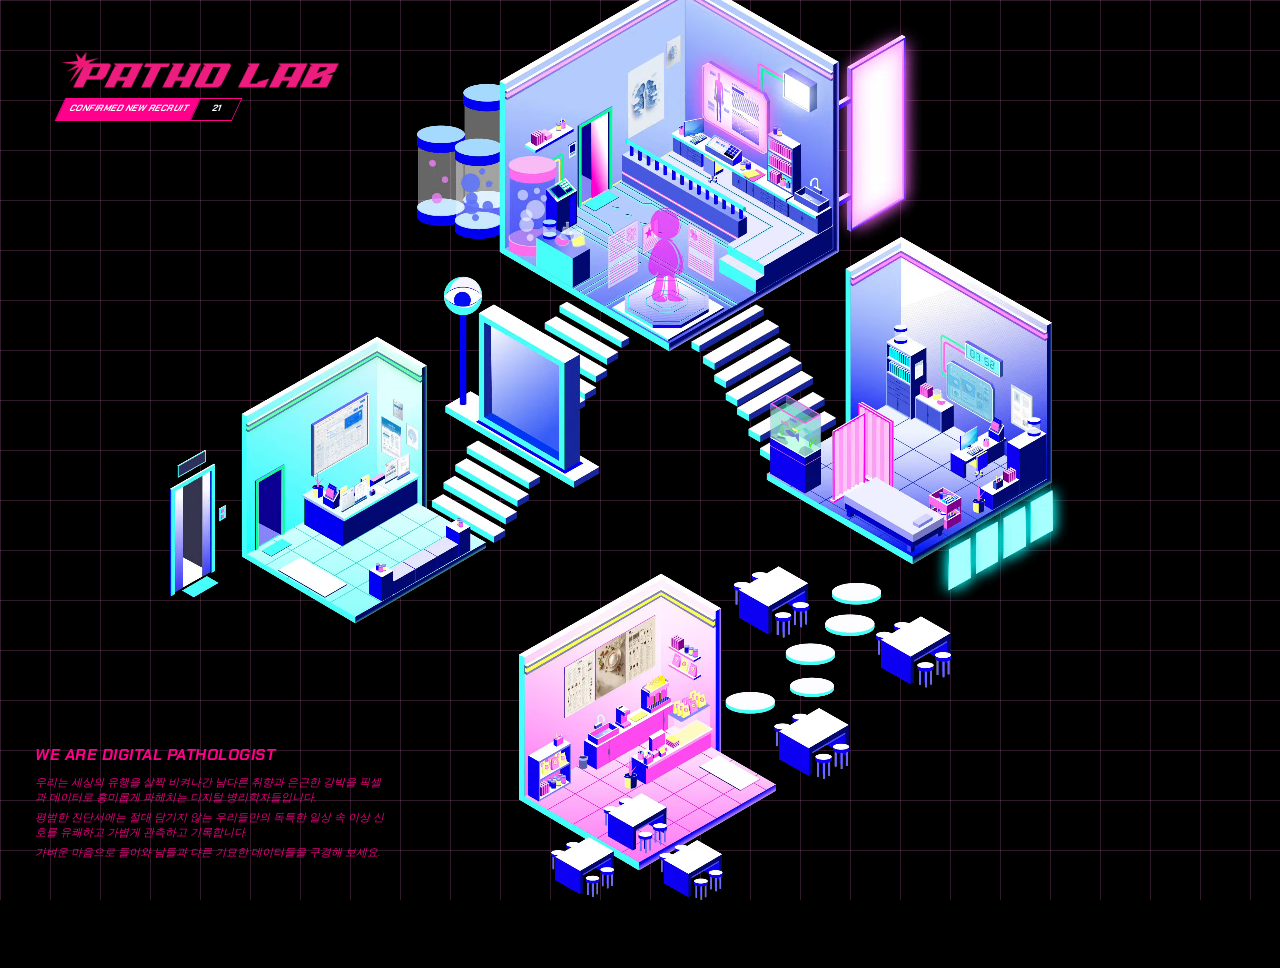
==== index.html @ 47fc6a9a "Add website file" ====
<!doctype html>
<html lang="ko">
  <head>
    <link
      href="https://fonts.googleapis.com/css2?family=Chakra+Petch:ital,wght@0,300;0,400;0,500;0,600;0,700;1,300;1,400;1,500;1,600;1,700&display=swap"
      rel="stylesheet"
    />
    <meta charset="UTF-8" />
    <meta name="viewport" content="width=device-width, initial-scale=1.0" />
    <title>정사각형 사이버 랩</title>
    <link rel="stylesheet" href="style.css" />
    <style>
      @font-face {
        font-family: "SEBANG Gothic Bold";
        src: url("SEBANG Gothic OTF Bold.otf") format("opentype");
        font-weight: 700;
        font-style: normal;
      }

      /* 유휴 상태 안내 팝업 스타일 */
      #idle-guide-popup {
        position: fixed;
        top: 50%;
        left: 50%;
        transform: translate(-50%, -50%) scale(0.95);
        background: rgba(10, 10, 15, 0.85);
        border: 1px solid rgba(255, 46, 122, 0.4);
        box-shadow: 0 0 30px rgba(255, 46, 122, 0.2);
        padding: 24px 36px;
        z-index: 9999;
        text-align: center;
        color: #ff008c;
        font-family: "SEBANG Gothic Bold", "Chakra Petch", sans-serif;
        letter-spacing: 0.5px;
        opacity: 0;
        visibility: hidden;
        pointer-events: none;
        transition:
          opacity 0.4s ease,
          transform 0.4s ease,
          visibility 0.4s ease;
        backdrop-filter: blur(8px);
      }

      #idle-guide-popup.active {
        opacity: 1;
        visibility: visible;
        transform: translate(-50%, -50%) scale(1);
      }

      #idle-guide-popup .guide-title {
        font-size: 18px;
        font-weight: 700;
        color: #ff008c;
        margin-bottom: 8px;
      }

      #idle-guide-popup .guide-desc {
        font-size: 14px;
        color: #ff008c;
        line-height: 1.5;
      }
    </style>
  </head>
  <body>
    <!-- 유휴 상태 안내 팝업 -->
    <div id="idle-guide-popup">
      <div class="guide-title">SYSTEM NOTICE</div>
      <div class="guide-desc">
        커서를 움직여 각 방을 누르며 연구소를 알아보세요
      </div>
    </div>

    <!-- 인트로 로딩 화면 -->
    <div id="intro-loader">
      <div class="loader-content">
        <div class="loader-logo">PATHOGEN RESEARCH LAB</div>
        <div class="loader-bar-container">
          <div id="loader-bar"></div>
        </div>
        <div class="loader-status">
          INITIALIZING SYSTEM... <span id="loader-percent">0%</span>
        </div>
      </div>
    </div>

    <div class="main-container">
      <canvas id="stars"></canvas>
      <video id="bg-video" autoplay loop muted playsinline>
        <source src="Comp 1_2.webm" type="video/webm" />
      </video>

      <!-- SVG 오버레이 영역 -->
      <svg
        class="overlay-svg"
        viewBox="0 0 3000 3000"
        preserveAspectRatio="xMidYMid meet"
      >
        <!-- 1. 왼쪽 방 (대기실 로비) -> NO.1 -->
        <a href="l2.html">
          <path
            class="room-path"
            id="room-left"
            data-no="NO.1"
            data-title="대기실 로비"
            data-desc="본 페이지는 본격적인 관측 프로그램에 진입하기 전, 방문자가 신병 연구소의 세계관과 체계를 직관적으로 파악할 수 있도록 설계된 공식 대기 공간이다."
            data-items='["- 연구실의 개요", "- 연구 분야 및 대상", "- 연구소 3대 강령", "- 방문자 필독 수칙"]'
            data-d="M 773 1197 L 902 1269 L 897 1661 L 1072 1759 L 714 1976 L 404 1791 L 402 1399 Z"
            d="M 773 1197 L 902 1269 L 897 1661 L 1072 1759 L 714 1976 L 404 1791 L 402 1399 Z"
          />
        </a>

        <!-- 2. 중앙 상단 방 (실험실) -> NO.2 -->
        <a href="lab.html">
          <path
            class="room-path"
            id="room-top"
            data-no="NO.2"
            data-title="실험실"
            data-desc="실험실: 신(新)병의 핵심 데이터 분석 및 종합 연구가 진행되는 메인 연구소 공간입니다."
            data-items='["- 신병 데이터 분석", "- 코어 시퀀스 연구", "- 종합 실험 로그", "- 보안 구역 프로토콜"]'
            data-d="M 1621 227 L 1120 529 L 1117 985 L 1578 1248 L 2031 975 L 2034 466 Z"
            d="M 1621 227 L 1120 529 L 1117 985 L 1578 1248 L 2031 975 L 2034 466 Z"
          />
        </a>

        <!-- 3. 오른쪽 방 (진단실) -> NO.3 -->
        <a href="jindan.html">
          <path
            class="room-path"
            id="room-right"
            data-no="NO.3"
            data-title="진단실"
            data-desc="진단실: 개별 상태 체크 및 정밀 진단 프로토콜이 실행되는 구역입니다."
            data-items='["- 개별 상태 체크", "- 정밀 진단 프로토콜", "- 환자 이력 카드", "- 진단 키트 현황"]'
            data-d="M 2220 956 L 2071 1051 L 2068 1468 L 1848 1619 L 2251 1849 L 2630 1629 L 2628 1203 Z"
            d="M 2220 956 L 2071 1051 L 2068 1468 L 1848 1619 L 2251 1849 L 2630 1629 L 2628 1203 Z"
          />
        </a>

        <!-- 4. 하단 방 (카페테리아) -> NO.4 -->
        <a href="cafe.html">
          <path
            class="room-path"
            id="room-bottom"
            data-no="NO.4"
            data-title="카페테리아"
            data-desc="카페테리아: 새로 발견된 신병에 대해 자유롭게 이야기하고 이를 연구소에 보고하는 장소 입니다."
            data-items='["- 자유 토론 구역", "- 신병 제보 접수", "- 비공식 가십 수집", "- 연구원 휴게실"]'
            data-d="M 1560 1868 L 1708 1960 L 1711 2353 L 1867 2464 L 1485 2673 L 1173 2488 L 1173 2098 Z"
            d="M 1560 1868 L 1708 1960 L 1711 2353 L 1867 2464 L 1485 2673 L 1173 2488 L 1173 2098 Z"
          />
        </a>
      </svg>

      <!-- UI 오버레이 레이어 -->
      <div class="ui-overlay">
        <!-- 왼쪽 하단 추가 문구 영역 -->
        <div class="bottom-left-text-box">
          <div class="bottom-left-main-title">WE ARE DIGITAL PATHOLOGIST</div>
          <div class="bottom-left-desc-list">
            <p>
              우리는 세상의 유행을 살짝 비켜나간 남다른 취향과 은근한 강박을
              픽셀과 데이터로 흥미롭게 파헤치는 디지털 병리학자들입니다.
            </p>
            <p>
              평범한 진단서에는 절대 담기지 않는 우리들만의 독특한 일상 속 이상
              신호를 유쾌하고 가볍게 관측하고 기록합니다.
            </p>
            <p>
              가벼운 마음으로 들어와 남들과 다른 기묘한 데이터들을 구경해
              보세요.
            </p>
          </div>
        </div>
        <!-- 좌측 상단 배지 -->
        <div class="top-left-branding">
          <img src="로고-04.png" alt="Patho Lab Logo" class="site-logo" />
          <div class="recruit-badge">
            <div class="recruit-badge-left">
              <span class="recruit-title">Confirmed new recruit</span>
            </div>
            <div class="recruit-badge-right">
              <span class="recruit-count">21</span>
            </div>
          </div>
        </div>

        <!-- 우측 하단 패널 -->
        <div class="bottom-right-panel">
          <div class="custom-panel-frame">
            <!-- 상단 헤더 -->
            <div class="panel-header-row">
              <div id="info-box-no" class="panel-no">NO.1</div>
              <div id="info-box-title" class="panel-title">대기실 로비</div>
            </div>

            <!-- 중단 컨텐츠 (미니맵 칼럼 + 메뉴 리스트) -->
            <div class="panel-body-row">
              <div class="panel-svg-container">
                <svg
                  id="panel-mini-svg"
                  viewBox="0 0 1000 1000"
                  preserveAspectRatio="xMidYMid meet"
                >
                  <path id="panel-mini-path" d="" />
                </svg>
              </div>
              <div id="info-box-items" class="panel-items-list">
                <!-- 자바스크립트로 동적 생성됨 -->
              </div>
            </div>

            <!-- 하단 설명 텍스트 박스 -->
            <div class="panel-footer-row">
              <div id="info-box-desc" class="panel-desc">
                <!-- 설명 텍스트 동적 입력 -->
              </div>
            </div>
          </div>
        </div>
      </div>
    </div>

    <script src="script.js"></script>
    <script>
      // 5초 동안 마우스 움직임이 없을 때 안내 팝업을 띄우는 스크립트
      const idlePopup = document.getElementById("idle-guide-popup");
      let idleTimer = null;
      const IDLE_TIME = 5000; // 5초 (밀리초 단위)

      function showIdlePopup() {
        idlePopup.classList.add("active");
      }

      function hideIdlePopup() {
        idlePopup.classList.remove("active");
      }

      function resetIdleTimer() {
        hideIdlePopup();
        clearTimeout(idleTimer);
        idleTimer = setTimeout(showIdlePopup, IDLE_TIME);
      }

      // 마우스 움직임 감지
      window.addEventListener("mousemove", resetIdleTimer);
      window.addEventListener("mousedown", resetIdleTimer);
      window.addEventListener("keydown", resetIdleTimer);

      // 페이지 로드 시 타이머 초기 가동
      resetIdleTimer();
    </script>
  </body>
</html>
---- style.css ----
/* 1. 기본 배경 및 레이아웃 */
body,
html {
  margin: 0;
  padding: 0;
  width: 100%;
  height: 100%;
  overflow: hidden;
  background-color: #000000;
  background-image:
    linear-gradient(rgba(255, 133, 218, 0.188) 1px, transparent 1px),
    linear-gradient(90deg, rgba(255, 133, 218, 0.188) 1px, transparent 1px);
  background-size: 50px 50px;
}

.main-container {
  position: relative;
  width: 100vw;
  height: 100vh;
  display: flex;
  justify-content: center;
  align-items: center;
}

/* 2. 영상과 빛(SVG)의 배치 및 층(Layer) 설정 */
#bg-video,
.overlay-svg {
  position: absolute;
  width: 100%;
  height: 100%;
  max-width: 100vh;
  max-height: 100vh;
  object-fit: contain;
  transform-origin: center;
  transition: transform 0.1s ease-out;
  transform: scale(1.15);
}

#bg-video {
  z-index: 2;
  pointer-events: none;
}

.overlay-svg {
  z-index: 1;
  pointer-events: none;
}

/* 3. 방 영역(Path) 설정 */
.room-path {
  pointer-events: auto;
  fill: rgba(0, 0, 0, 0);
  stroke: rgba(0, 0, 0, 0);
  stroke-width: 0;
  cursor: pointer;
  transition: all 0.5s ease-out;
}

.room-path:hover {
  filter: blur(90px) brightness(2);
}

#room-top:hover {
  fill: #ff008c;
}

#room-left:hover {
  fill: #ff008c;
}

#room-right:hover {
  fill: #ff008c;
}

#room-bottom:hover {
  fill: #ff008c;
}

#stars {
  display: none;
}

/* ==========================================
   6. UI 오버레이 및 브랜딩 스타일
   ========================================== */

.ui-overlay {
  position: absolute;
  top: 0;
  left: 0;
  width: 100%;
  height: 100%;
  pointer-events: none;
  box-sizing: border-box;
  z-index: 10;
}

/* 좌측 상단 배지 (사이즈 축소) */
.top-left-branding {
  position: absolute;
  top: 50px;
  left: 60px;
  pointer-events: auto;
  display: flex;
  flex-direction: column;
  gap: 8px;
}

.site-logo {
  height: 40px; /* 로고 높이를 기존보다 확 줄임 */
  object-fit: contain;
  display: block;
}

.recruit-badge {
  display: flex;
  align-items: stretch;
  width: fit-content;
  border: 1.5px solid #ff008c; /* 테두리 두께도 살짝 슬림하게 */
  transform: skewX(-25deg);
  margin-left: 0px;
}

.recruit-badge-left {
  background-color: #ff008c;
  padding: 2px 7px 5px 8px; /* 내부 여백 축소 */
  display: flex;
  align-items: center;
}

.recruit-title {
  font-family: "Chakra Petch", sans-serif;
  color: #ffffff;
  font-weight: 700;
  font-style: italic;
  font-size: 9px; /* 폰트 크기 축소 */
  letter-spacing: 0.5px;
  text-transform: uppercase;
  transform: skewX(5deg);
  display: inline-block;
  line-height: 1;
}

.recruit-badge-right {
  background-color: #000000;
  border-left: 1px solid #ff008c;
  padding: 5px 16px 7px 16px; /* 내부 여백 축소 */
  display: flex;
  align-items: center;
}

.recruit-count {
  font-family: "Chakra Petch", sans-serif;
  color: #ffffff;
  font-weight: 700;
  font-style: italic;
  font-size: 9px; /* 폰트 크기 축소 */
  transform: skewX(15deg);
  display: inline-block;
  line-height: 1;
}

/* ==========================================
   우측 하단 커스텀 패널 (5초 딜레이 페이드아웃 적용)
   ========================================== */

.bottom-right-panel {
  position: absolute;
  bottom: 60px;
  right: 50px;
  width: 300px;
  pointer-events: auto;

  opacity: 0;
  visibility: hidden;
  /* 커서를 뗄 때 5초 동안 서서히 사라지도록 설정 */
  transition:
    opacity 5s ease,
    visibility 5s ease;
}

body.is-hovered .bottom-right-panel {
  opacity: 1;
  visibility: visible;
  /* 마우스를 올릴 때는 즉시 나타나도록 설정 */
  transition:
    opacity 0.2s ease,
    visibility 0.2s ease;
}

.custom-panel-frame {
  border: 1.5px solid #ff008c;
  background-color: rgba(0, 0, 0, 0.85);
  display: flex;
  flex-direction: column;
  box-sizing: border-box;
  height: auto;
}

/* 상단 헤더 줄 */
.panel-header-row {
  display: flex;
  border-bottom: 1.5px solid #ff008c;
}

.panel-no {
  font-family: "Chakra Petch", sans-serif;
  color: #ff008c;
  font-weight: 700;
  font-style: italic;
  font-size: 12px;
  padding: 8px 12px;
  border-right: 1.5px solid #ff008c;
  letter-spacing: 1px;
}

.panel-title {
  font-family: "Chakra Petch", sans-serif;
  color: #ff008c;
  font-weight: 700;
  font-style: italic;
  font-size: 12px;
  padding: 8px 12px;
  letter-spacing: 0.5px;
  display: flex;
  align-items: center;
}

/* 중단 컨텐츠 줄 */
.panel-body-row {
  display: flex;
  flex-direction: column;
  align-items: center;
  padding: 14px;
  gap: 12px;
  border-bottom: 1.5px solid #ff008c;
  height: auto;
}

/* 미니맵 영역 */
.panel-svg-container {
  width: 100%;
  height: 130px;
  display: flex;
  justify-content: center;
  align-items: center;
}

#panel-mini-svg {
  width: 100%;
  height: 100%;
  overflow: visible;
}

#panel-mini-path {
  fill: #ff008c;
  stroke: none;
}

.panel-items-list {
  display: flex;
  flex-direction: column;
  gap: 6px;
  width: 100%;
}

.panel-item-text {
  font-family: "Chakra Petch", sans-serif;
  color: #ff008c;
  font-size: 11px;
  font-weight: 700;
  font-style: italic;
  letter-spacing: 0.5px;
}

/* 하단 설명 줄 */
.panel-footer-row {
  padding: 10px 12px;
  height: auto;
}

.panel-desc {
  color: #ff008c;
  font-family: "Chakra Petch", sans-serif;
  font-size: 10.5px;
  line-height: 1.4;
  font-style: italic;
}

/* ==========================================
   인트로 로딩 화면 스타일
   ========================================== */

#intro-loader {
  position: fixed;
  top: 0;
  left: 0;
  width: 100vw;
  height: 100vh;
  background-color: #000000;
  z-index: 9999;
  display: flex;
  justify-content: center;
  align-items: center;
  font-family: "Chakra Petch", sans-serif;
  transition:
    opacity 0.6s ease,
    visibility 0.6s ease;
}

#intro-loader.fade-out {
  opacity: 0;
  visibility: hidden;
}

.loader-content {
  display: flex;
  flex-direction: column;
  align-items: center;
  gap: 16px;
  width: 320px;
}

.loader-logo {
  color: #ff008c;
  font-weight: 700;
  font-style: italic;
  font-size: 14px;
  letter-spacing: 2px;
  text-transform: uppercase;
}

.loader-bar-container {
  width: 100%;
  height: 4px;
  background-color: rgba(255, 0, 127, 0.2);
  border: 1px solid #ff008c;
  position: relative;
  overflow: hidden;
}

#loader-bar {
  width: 0%;
  height: 100%;
  background-color: #ff008c;
  box-shadow: 0 0 10px #ff008c;
  transition: width 0.1s linear;
}

.loader-status {
  color: #ffffff;
  font-size: 11px;
  font-style: italic;
  letter-spacing: 1px;
  opacity: 0.8;
}

#loader-percent {
  color: #ff008c;
  font-weight: 700;
}
/* ==========================================
   왼쪽 하단 고정 텍스트 스타일
   ========================================== */

.bottom-left-text-box {
  position: absolute;
  bottom: 40px;
  left: 35px;
  pointer-events: auto;
  display: flex;
  flex-direction: column;
  gap: 10px;
  max-width: 350px;
}

.bottom-left-main-title {
  font-family: "Chakra Petch", sans-serif;
  color: #ff008c;
  font-weight: 700;
  font-style: italic;
  font-size: 16px;
  letter-spacing: 0.5px;
}

.bottom-left-desc-list {
  display: flex;
  flex-direction: column;
  gap: 4px;
}

.bottom-left-desc-list p {
  margin: 0;
  font-family: "Chakra Petch", sans-serif;
  color: #ff008c;
  font-size: 11px;
  font-style: italic;
  line-height: 1.4;
  opacity: 0.9;
}
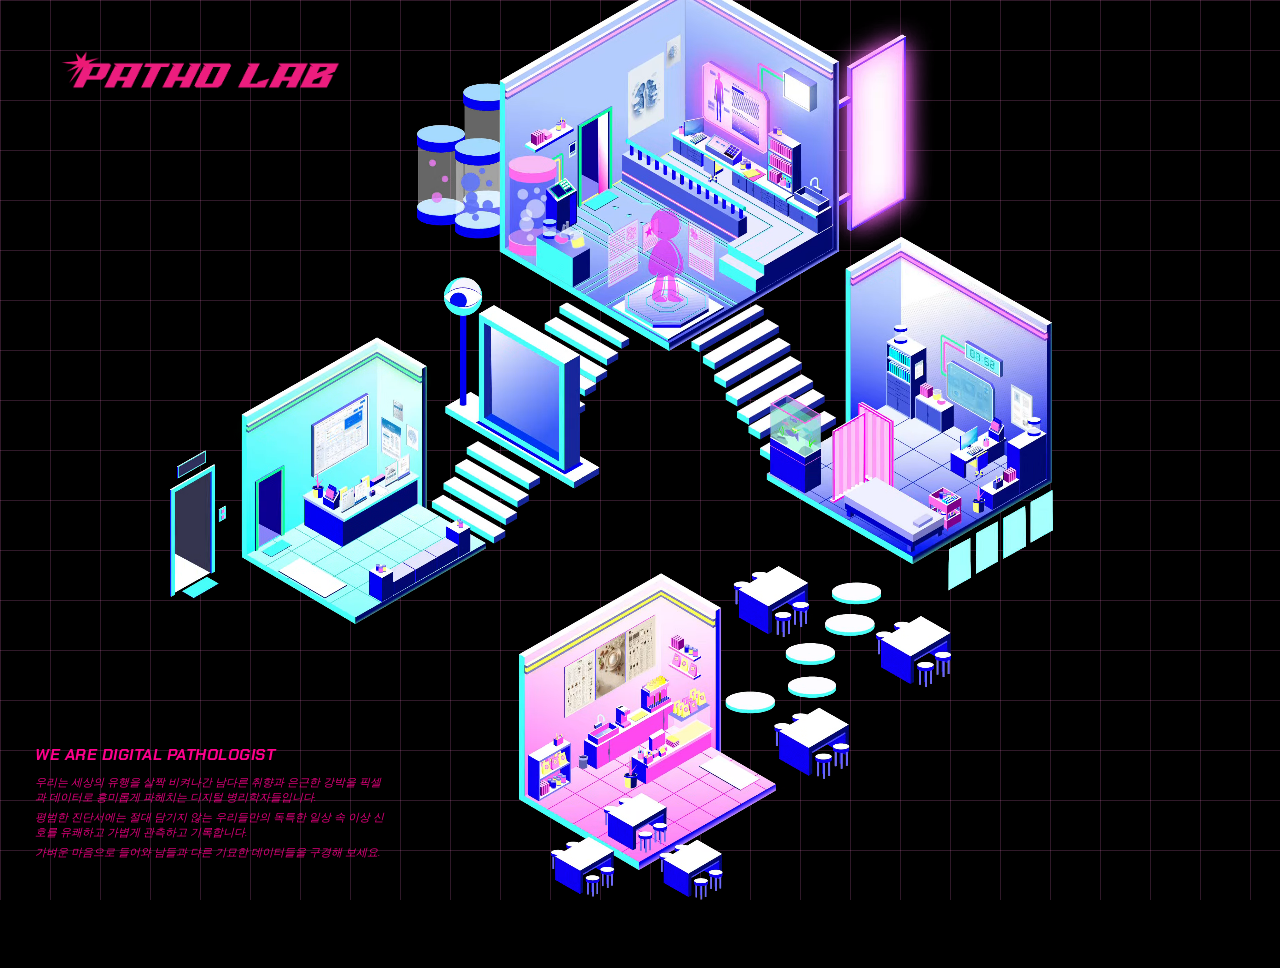
==== commit 36f9329d: "웹사이트 수정" ====
--- a/index.html
+++ b/index.html
@@ -1,12 +1,12 @@
 <!doctype html>
 <html lang="ko">
   <head>
+    <meta charset="UTF-8" />
+    <meta name="viewport" content="width=device-width, initial-scale=1.0" />
     <link
       href="https://fonts.googleapis.com/css2?family=Chakra+Petch:ital,wght@0,300;0,400;0,500;0,600;0,700;1,300;1,400;1,500;1,600;1,700&display=swap"
       rel="stylesheet"
     />
-    <meta charset="UTF-8" />
-    <meta name="viewport" content="width=device-width, initial-scale=1.0" />
     <title>정사각형 사이버 랩</title>
     <link rel="stylesheet" href="style.css" />
     <style>
@@ -60,6 +60,45 @@
         color: #ff008c;
         line-height: 1.5;
       }
+
+      /* 방 이름 말풍선 */
+      #room-tooltip {
+        position: fixed;
+        top: 0;
+        left: 0;
+        z-index: 10000;
+        padding: 8px 16px;
+        background: rgba(0, 0, 0, 0.418);
+        color: #fff;
+        font-family: "SEBANG Gothic Bold", "Chakra Petch", sans-serif;
+        font-size: 15px;
+        font-weight: 700;
+        letter-spacing: 0.5px;
+        white-space: nowrap;
+        border: 1px solid rgba(255, 255, 255, 0.185);
+        backdrop-filter: blur(4px);
+        pointer-events: none;
+        opacity: 0;
+        transition: opacity 0.15s ease;
+      }
+
+      #room-tooltip.show {
+        opacity: 1;
+      }
+
+      /* 아래쪽 꼬리 */
+      #room-tooltip::after {
+        content: "";
+        position: absolute;
+        left: 50%;
+        bottom: -6px;
+        width: 10px;
+        height: 10px;
+        background: rgba(0, 0, 0, 0.418);
+        border-right: 1px solid rgba(255, 255, 255, 0.185);
+        border-bottom: 1px solid rgba(255, 255, 255, 0.185);
+        transform: translateX(-50%) rotate(45deg);
+      }
     </style>
   </head>
   <body>
@@ -70,6 +109,9 @@
         커서를 움직여 각 방을 누르며 연구소를 알아보세요
       </div>
     </div>
+
+    <!-- 방 이름 말풍선 (팝업 바깥에 위치해야 함) -->
+    <div id="room-tooltip"></div>
 
     <!-- 인트로 로딩 화면 -->
     <div id="intro-loader">
@@ -176,14 +218,6 @@
         <!-- 좌측 상단 배지 -->
         <div class="top-left-branding">
           <img src="로고-04.png" alt="Patho Lab Logo" class="site-logo" />
-          <div class="recruit-badge">
-            <div class="recruit-badge-left">
-              <span class="recruit-title">Confirmed new recruit</span>
-            </div>
-            <div class="recruit-badge-right">
-              <span class="recruit-count">21</span>
-            </div>
-          </div>
         </div>
 
         <!-- 우측 하단 패널 -->
@@ -251,5 +285,167 @@
       // 페이지 로드 시 타이머 초기 가동
       resetIdleTimer();
     </script>
+
+    <!-- 커스텀 커서 HTML -->
+    <div class="cursor" aria-hidden="true">
+      <div class="cursor-inner">
+        <svg viewBox="0 0 100 110" xmlns="http://www.w3.org/2000/svg">
+          <!-- 바깥 30% -->
+          <path
+            fill="#FF008C"
+            fill-opacity="0.3"
+            fill-rule="evenodd"
+            d="M50,4 L94,100 L50,74 L6,100 Z M50,23.8 L79.9,89.1 L50,71.4 L20.1,89.1 Z"
+          />
+          <!-- 중간 60% -->
+          <path
+            fill="#FF008C"
+            fill-opacity="0.6"
+            fill-rule="evenodd"
+            d="M50,23.8 L79.9,89.1 L50,71.4 L20.1,89.1 Z M50,43.7 L65.8,78.2 L50,68.9 L34.2,78.2 Z"
+          />
+          <!-- 중심 100% -->
+          <path fill="#FF008C" d="M50,43.7 L65.8,78.2 L50,68.9 L34.2,78.2 Z" />
+        </svg>
+      </div>
+    </div>
+
+    <!-- 커스텀 커서 스타일 -->
+    <style>
+      .cursor {
+        position: fixed;
+        top: 0;
+        left: 0;
+        width: 0;
+        height: 0;
+        z-index: 9999;
+        pointer-events: none;
+        opacity: 0;
+        transition: opacity 0.3s ease;
+      }
+
+      .cursor-ready .cursor {
+        opacity: 1;
+      }
+
+      .cursor-inner {
+        position: absolute;
+        left: -19px;
+        top: -3px;
+        width: 38px;
+        height: 42px;
+        transform: rotate(-30deg);
+        transform-origin: 50% 8%;
+        filter: drop-shadow(0 0 5px rgba(255, 0, 98, 0.538))
+          drop-shadow(0 0 14px rgba(255, 0, 98, 0.3));
+        transition:
+          transform 0.25s cubic-bezier(0.22, 1, 0.36, 1),
+          filter 0.3s ease;
+      }
+
+      .cursor-inner svg {
+        display: block;
+        width: 100%;
+        height: 100%;
+        overflow: visible;
+      }
+
+      .cursor-hover .cursor-inner,
+      .cursor-scan .cursor-inner {
+        transform: rotate(-30deg) scale(0.55);
+        filter: drop-shadow(0 0 7px rgba(255, 0, 98, 0.538))
+          drop-shadow(0 0 20px rgba(255, 0, 98, 0.3));
+      }
+
+      .cursor-down .cursor-inner {
+        transform: rotate(-30deg) scale(0.85);
+      }
+
+      html.has-custom-cursor,
+      html.has-custom-cursor * {
+        cursor: none !important;
+      }
+    </style>
+
+    <!-- 커스텀 커서 스크립트 -->
+    <script>
+      (function () {
+        const finePointer = window.matchMedia(
+          "(hover: hover) and (pointer: fine)",
+        ).matches;
+        if (!finePointer) return;
+
+        const root = document.documentElement;
+        const cursor = document.querySelector(".cursor");
+        root.classList.add("has-custom-cursor");
+
+        window.addEventListener("mousemove", (e) => {
+          cursor.style.transform = `translate(${e.clientX}px, ${e.clientY}px)`;
+          root.classList.add("cursor-ready");
+        });
+
+        document.addEventListener("mouseover", (e) => {
+          const t = e.target;
+          root.classList.remove("cursor-hover", "cursor-scan");
+          if (t.closest("[data-cursor='scan']")) {
+            root.classList.add("cursor-scan");
+          } else if (t.closest("a, button, [data-cursor]")) {
+            root.classList.add("cursor-hover");
+          }
+        });
+
+        window.addEventListener("mousedown", () =>
+          root.classList.add("cursor-down"),
+        );
+        window.addEventListener("mouseup", () =>
+          root.classList.remove("cursor-down"),
+        );
+        document.addEventListener("mouseleave", () =>
+          root.classList.remove("cursor-ready"),
+        );
+        document.addEventListener("mouseenter", () =>
+          root.classList.add("cursor-ready"),
+        );
+      })();
+    </script>
+
+    <!-- 방 이름 말풍선 스크립트 -->
+    <script>
+      (function () {
+        const tip = document.getElementById("room-tooltip");
+        const names = {
+          "room-left": "대기실 로비",
+          "room-top": "실험실",
+          "room-right": "진단실",
+          "room-bottom": "카페테리아",
+        };
+
+        function move(e) {
+          const half = tip.offsetWidth / 2;
+          const x = Math.min(
+            Math.max(e.clientX, half + 8),
+            window.innerWidth - half - 8,
+          );
+          // 커서 위로 18px 띄움
+          tip.style.transform = `translate(${x - half}px, ${e.clientY - tip.offsetHeight - 18}px)`;
+        }
+
+        document.addEventListener("mouseover", (e) => {
+          const room = e.target.closest(".room-path");
+          if (!room) return;
+          tip.textContent = names[room.id] || room.dataset.title;
+          tip.classList.add("show");
+          move(e);
+        });
+
+        document.addEventListener("mousemove", (e) => {
+          if (tip.classList.contains("show")) move(e);
+        });
+
+        document.addEventListener("mouseout", (e) => {
+          if (e.target.closest(".room-path")) tip.classList.remove("show");
+        });
+      })();
+    </script>
   </body>
 </html>
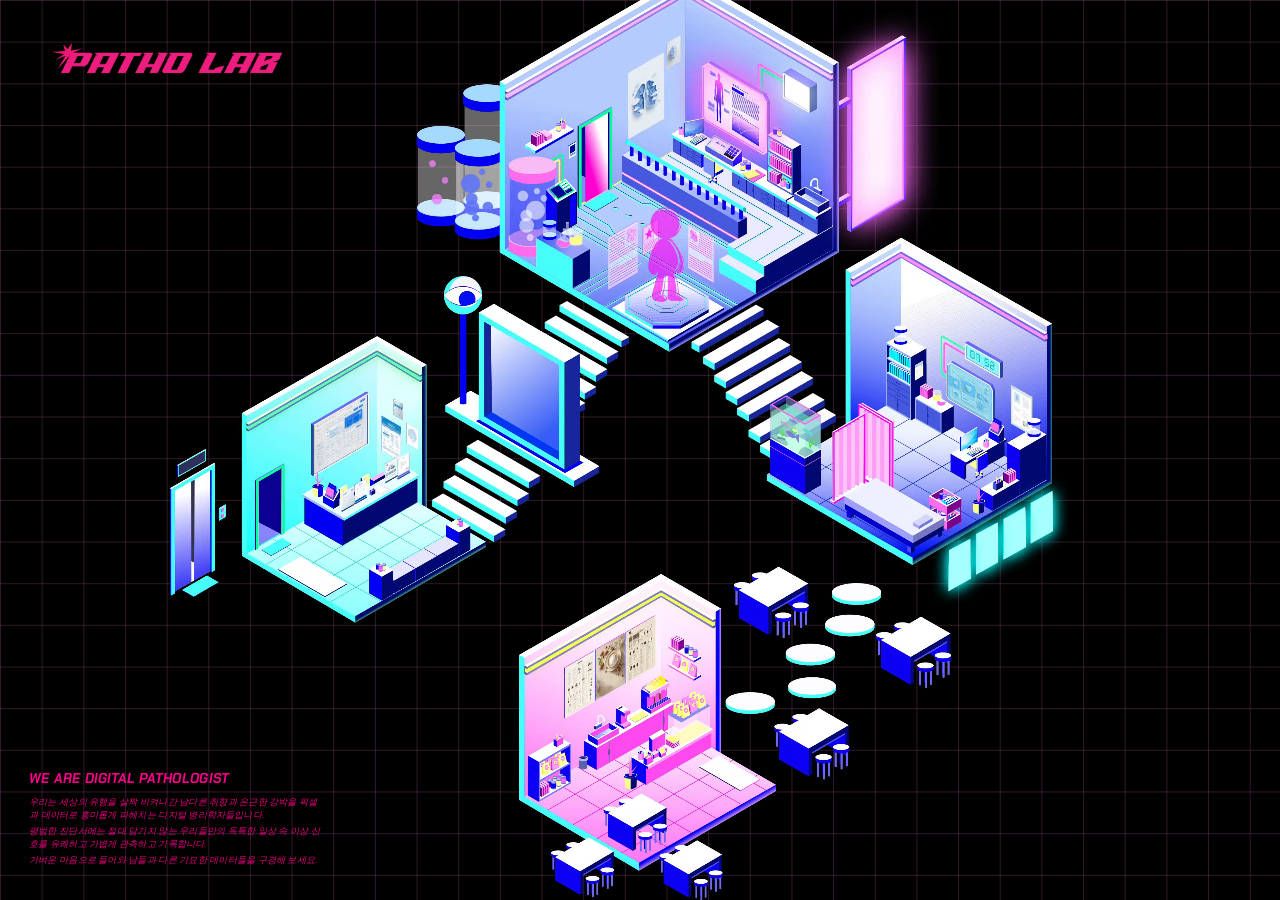
==== commit ef5e60d2: "tqw" ====
--- a/index.html
+++ b/index.html
@@ -17,7 +17,7 @@
         font-style: normal;
       }
 
-      /* 유휴 상태 안내 팝업 스타일 */
+      /* 유휴 상태 안내 팝업 스타일 (--s: 화면 배율) */
       #idle-guide-popup {
         position: fixed;
         top: 50%;
@@ -26,7 +26,7 @@
         background: rgba(10, 10, 15, 0.85);
         border: 1px solid rgba(255, 46, 122, 0.4);
         box-shadow: 0 0 30px rgba(255, 46, 122, 0.2);
-        padding: 24px 36px;
+        padding: calc(24px * var(--s, 1)) calc(36px * var(--s, 1));
         z-index: 9999;
         text-align: center;
         color: #ff008c;
@@ -49,14 +49,14 @@
       }
 
       #idle-guide-popup .guide-title {
-        font-size: 18px;
+        font-size: calc(18px * var(--s, 1));
         font-weight: 700;
         color: #ff008c;
         margin-bottom: 8px;
       }
 
       #idle-guide-popup .guide-desc {
-        font-size: 14px;
+        font-size: calc(14px * var(--s, 1));
         color: #ff008c;
         line-height: 1.5;
       }
@@ -67,11 +67,11 @@
         top: 0;
         left: 0;
         z-index: 10000;
-        padding: 8px 16px;
+        padding: calc(8px * var(--s, 1)) calc(16px * var(--s, 1));
         background: rgba(0, 0, 0, 0.418);
         color: #fff;
         font-family: "SEBANG Gothic Bold", "Chakra Petch", sans-serif;
-        font-size: 15px;
+        font-size: calc(15px * var(--s, 1));
         font-weight: 700;
         letter-spacing: 0.5px;
         white-space: nowrap;
--- a/style.css
+++ b/style.css
@@ -1,3 +1,14 @@
+/* ==========================================
+   0. 반응형 기준값
+   - 1536 x 960 화면을 기준 무대로 삼고 화면에 맞춰 통째로 확대/축소
+   - --s, --stage-w, --stage-h 는 script.js가 화면 크기에 맞춰 갱신
+   ========================================== */
+:root {
+  --s: 1;
+  --stage-w: 1536px;
+  --stage-h: 960px;
+}
+
 /* 1. 기본 배경 및 레이아웃 */
 body,
 html {
@@ -10,13 +21,17 @@
   background-image:
     linear-gradient(rgba(255, 133, 218, 0.188) 1px, transparent 1px),
     linear-gradient(90deg, rgba(255, 133, 218, 0.188) 1px, transparent 1px);
-  background-size: 50px 50px;
+  background-size: calc(50px * var(--s)) calc(50px * var(--s));
 }
 
 .main-container {
-  position: relative;
-  width: 100vw;
-  height: 100vh;
+  position: fixed;
+  top: 0;
+  left: 0;
+  width: var(--stage-w);
+  height: var(--stage-h);
+  transform-origin: 0 0;
+  transform: scale(var(--s));
   display: flex;
   justify-content: center;
   align-items: center;
@@ -28,8 +43,8 @@
   position: absolute;
   width: 100%;
   height: 100%;
-  max-width: 100vh;
-  max-height: 100vh;
+  max-width: var(--stage-h);
+  max-height: var(--stage-h);
   object-fit: contain;
   transform-origin: center;
   transition: transform 0.1s ease-out;
@@ -319,6 +334,7 @@
   align-items: center;
   gap: 16px;
   width: 320px;
+  transform: scale(var(--s));
 }
 
 .loader-logo {
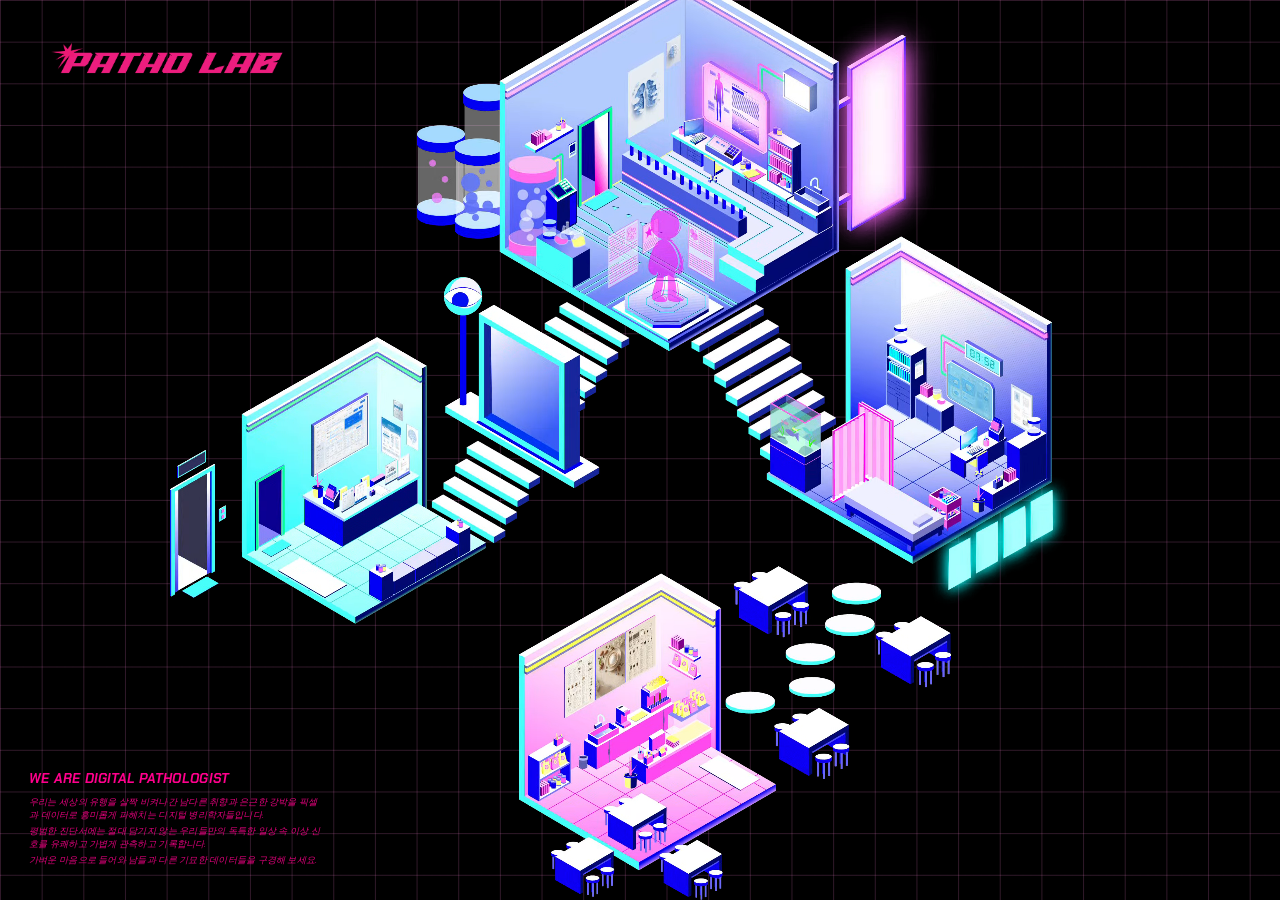
==== commit 74ae73b6: "dd" ====
--- a/index.html
+++ b/index.html
@@ -11,8 +11,8 @@
     <link rel="stylesheet" href="style.css" />
     <style>
       @font-face {
-        font-family: "SEBANG Gothic Bold";
-        src: url("SEBANG Gothic OTF Bold.otf") format("opentype");
+        font-family: "SebangGothic-Bold";
+        src: url("SebangGothic-Bold.otf") format("opentype");
         font-weight: 700;
         font-style: normal;
       }
@@ -30,7 +30,7 @@
         z-index: 9999;
         text-align: center;
         color: #ff008c;
-        font-family: "SEBANG Gothic Bold", "Chakra Petch", sans-serif;
+        font-family: "SebangGothic-Bold", "Chakra Petch", sans-serif;
         letter-spacing: 0.5px;
         opacity: 0;
         visibility: hidden;
@@ -70,7 +70,7 @@
         padding: calc(8px * var(--s, 1)) calc(16px * var(--s, 1));
         background: rgba(0, 0, 0, 0.418);
         color: #fff;
-        font-family: "SEBANG Gothic Bold", "Chakra Petch", sans-serif;
+        font-family: "SebangGothic-Bold", "Chakra Petch", sans-serif;
         font-size: calc(15px * var(--s, 1));
         font-weight: 700;
         letter-spacing: 0.5px;
@@ -217,7 +217,7 @@
         </div>
         <!-- 좌측 상단 배지 -->
         <div class="top-left-branding">
-          <img src="로고-04.png" alt="Patho Lab Logo" class="site-logo" />
+          <img src="logo04.png" alt="Patho Lab Logo" class="site-logo" />
         </div>
 
         <!-- 우측 하단 패널 -->
